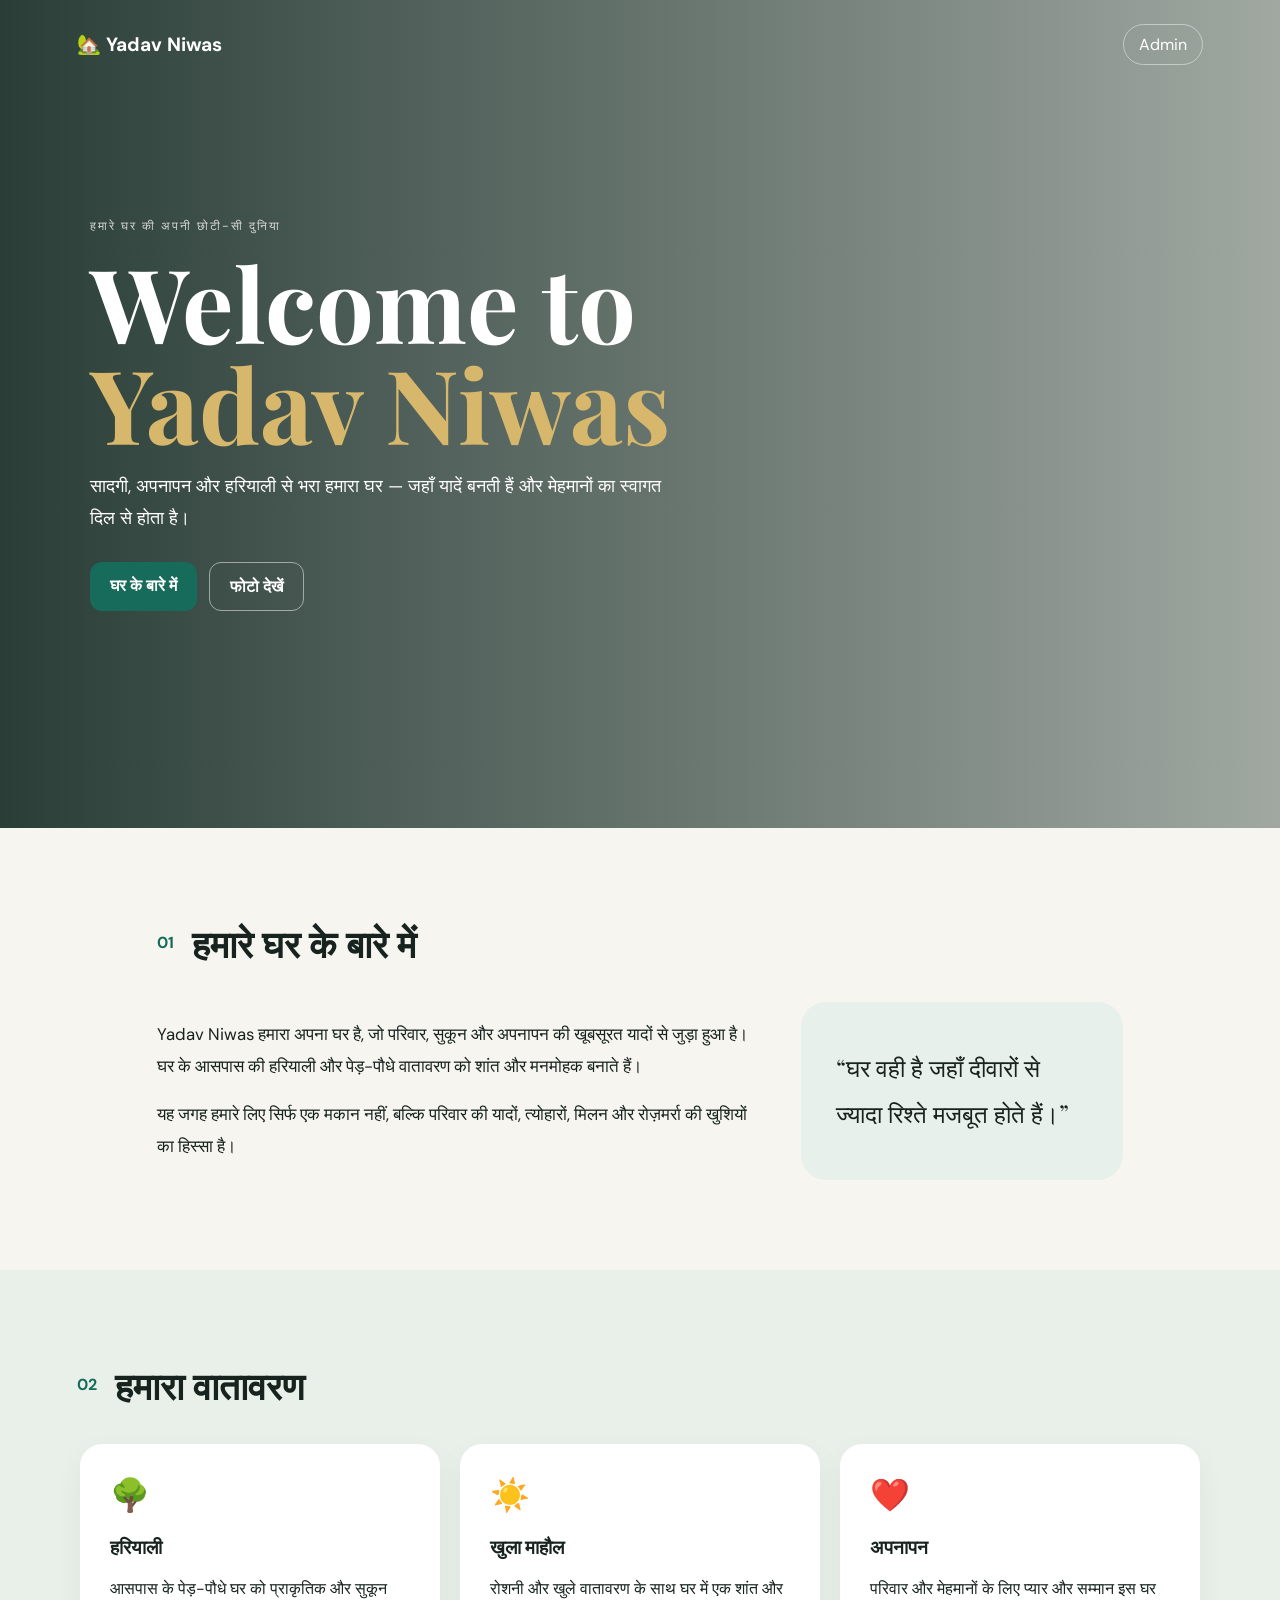
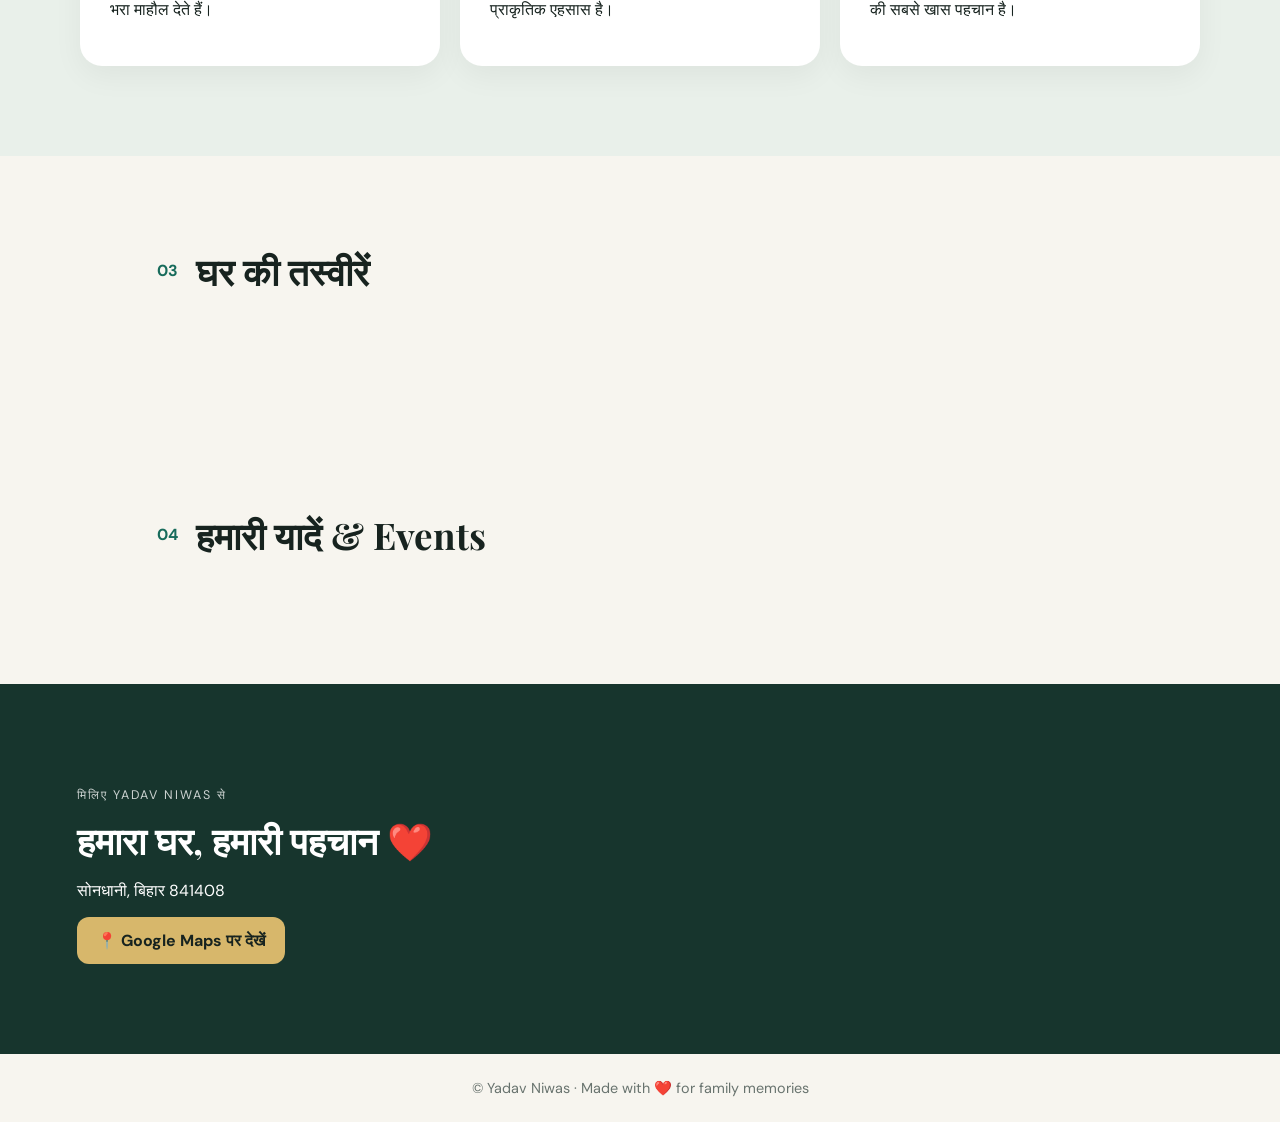
==== index.html @ 1500bd74 "Add files via upload" ====
<!doctype html>
<html lang="hi">
<head>
<meta charset="utf-8">
<meta name="viewport" content="width=device-width,initial-scale=1">
<meta name="theme-color" content="#176b5b">
<title>स्वागत है — Yadav Niwas</title>
<link rel="stylesheet" href="style.css">
</head>
<body>
<header class="hero">
  <nav>
    <div class="brand">🏡 Yadav Niwas</div>
    <a href="admin.html" class="admin-link">Admin</a>
  </nav>
  <div class="hero-content">
    <p class="eyebrow">हमारे घर की अपनी छोटी-सी दुनिया</p>
    <h1>Welcome to<br><span>Yadav Niwas</span></h1>
    <p class="lead">सादगी, अपनापन और हरियाली से भरा हमारा घर — जहाँ यादें बनती हैं और मेहमानों का स्वागत दिल से होता है।</p>
    <div class="hero-buttons">
      <a href="#about" class="btn primary">घर के बारे में</a>
      <a href="#gallery" class="btn ghost">फोटो देखें</a>
    </div>
  </div>
</header>

<main>
<section id="about" class="section">
  <div class="section-title"><span>01</span><h2>हमारे घर के बारे में</h2></div>
  <div class="about-grid">
    <div>
      <p>Yadav Niwas हमारा अपना घर है, जो परिवार, सुकून और अपनापन की खूबसूरत यादों से जुड़ा हुआ है। घर के आसपास की हरियाली और पेड़-पौधे वातावरण को शांत और मनमोहक बनाते हैं।</p>
      <p>यह जगह हमारे लिए सिर्फ एक मकान नहीं, बल्कि परिवार की यादों, त्योहारों, मिलन और रोज़मर्रा की खुशियों का हिस्सा है।</p>
    </div>
    <div class="quote">“घर वही है जहाँ दीवारों से ज्यादा रिश्ते मजबूत होते हैं।”</div>
  </div>
</section>

<section class="section environment">
  <div class="section-title"><span>02</span><h2>हमारा वातावरण</h2></div>
  <div class="env-cards">
    <article><div class="icon">🌳</div><h3>हरियाली</h3><p>आसपास के पेड़-पौधे घर को प्राकृतिक और सुकून भरा माहौल देते हैं।</p></article>
    <article><div class="icon">☀️</div><h3>खुला माहौल</h3><p>रोशनी और खुले वातावरण के साथ घर में एक शांत और प्राकृतिक एहसास है।</p></article>
    <article><div class="icon">❤️</div><h3>अपनापन</h3><p>परिवार और मेहमानों के लिए प्यार और सम्मान इस घर की सबसे खास पहचान है।</p></article>
  </div>
</section>

<section id="gallery" class="section">
  <div class="section-title"><span>03</span><h2>घर की तस्वीरें</h2></div>
  <div id="galleryGrid" class="gallery"></div>
</section>

<section id="events" class="section">
  <div class="section-title"><span>04</span><h2>हमारी यादें & Events</h2></div>
  <div id="eventsList" class="events"></div>
</section>

<section class="contact section">
  <div>
    <p class="eyebrow">मिलिए Yadav Niwas से</p>
    <h2>हमारा घर, हमारी पहचान ❤️</h2>
    <p>सोनधानी, बिहार 841408</p>
    <a class="btn primary" target="_blank" rel="noopener" href="https://www.google.com/maps/search/?api=1&query=Sri+Roshan+Rai+House%2C+Sondhani%2C+Bihar+841408">📍 Google Maps पर देखें</a>
  </div>
</section>
</main>

<footer>© <span id="year"></span> Yadav Niwas · Made with ❤️ for family memories</footer>
<script src="script.js"></script>
</body>
</html>
---- style.css ----
@import url('https://fonts.googleapis.com/css2?family=DM+Sans:wght@400;500;700&family=Playfair+Display:wght@600;700&display=swap');
*{box-sizing:border-box}html{scroll-behavior:smooth}body{margin:0;font-family:'DM Sans',Arial,sans-serif;color:#17231f;background:#f7f5ef}a{text-decoration:none;color:inherit}
.hero{min-height:92vh;color:#fff;background:linear-gradient(90deg,rgba(8,31,25,.86),rgba(8,31,25,.36)),url('images/house-front.jpg') center/cover;position:relative}
nav{display:flex;justify-content:space-between;align-items:center;padding:24px 6%;position:relative;z-index:2}.brand{font-weight:700;font-size:1.2rem}.admin-link{padding:9px 15px;border:1px solid rgba(255,255,255,.45);border-radius:999px}
.hero-content{max-width:760px;padding:13vh 7%}.eyebrow{text-transform:uppercase;letter-spacing:2px;font-size:.78rem;opacity:.78}.hero h1{font-family:'Playfair Display',serif;font-size:clamp(3rem,8vw,6.4rem);line-height:.98;margin:18px 0}.hero h1 span{color:#d7b76b}.lead{font-size:1.1rem;line-height:1.8;max-width:650px}.hero-buttons{display:flex;gap:12px;margin-top:28px}.btn{display:inline-block;border:0;border-radius:12px;padding:13px 20px;font-weight:700;cursor:pointer}.primary{background:#176b5b;color:#fff}.ghost{border:1px solid rgba(255,255,255,.5);color:#fff}
.section{max-width:1120px;margin:auto;padding:90px 6%}.section-title{display:flex;gap:18px;align-items:center;margin-bottom:35px}.section-title span{color:#176b5b;font-weight:700}.section h2{font-family:'Playfair Display',serif;font-size:2.3rem;margin:0}.about-grid{display:grid;grid-template-columns:1.3fr .7fr;gap:45px;line-height:1.9;font-size:1.05rem}.quote{background:#e8f0eb;border-radius:25px;padding:35px;font-family:'Playfair Display',serif;font-size:1.5rem;display:flex;align-items:center}.environment{max-width:none;background:#e9f0ea}.env-cards{max-width:1120px;margin:auto;display:grid;grid-template-columns:repeat(3,1fr);gap:20px}.env-cards article{background:#fff;padding:30px;border-radius:22px;box-shadow:0 10px 30px rgba(0,0,0,.05)}.icon{font-size:2rem}.gallery{display:grid;grid-template-columns:repeat(3,1fr);gap:15px}.gallery img{width:100%;height:300px;object-fit:cover;border-radius:20px}.gallery figure{margin:0}.gallery figcaption{padding:9px 4px;font-weight:700}.events{display:grid;gap:14px}.event{background:#fff;border-left:5px solid #176b5b;padding:20px 24px;border-radius:14px}.event h3{margin:0 0 6px}.event p{margin:5px 0;line-height:1.6}.contact{background:#17352d;color:#fff;max-width:none;display:flex;justify-content:space-between;align-items:center;gap:30px}.contact h2{font-size:2.3rem}.contact .primary{background:#d7b76b;color:#17231f}footer{text-align:center;padding:25px;color:#68736e;font-size:.9rem}
.admin-page{background:#eef3ef;min-height:100vh}.admin-head{background:#17352d;color:#fff;padding:20px 6%;display:flex;justify-content:space-between}.panel{background:#fff;max-width:1000px;margin:24px auto;padding:25px;border-radius:20px;box-shadow:0 10px 30px rgba(0,0,0,.06)}.narrow{max-width:430px;margin-top:70px}.panel input,.panel textarea{width:100%;padding:13px;margin:8px 0;border:1px solid #d5ddd8;border-radius:10px;font:inherit}.panel textarea{min-height:110px;resize:vertical}.full{width:100%;margin-top:8px}.admin-grid{max-width:1000px;margin:auto;display:grid;grid-template-columns:1fr 1fr;gap:20px}.admin-grid .panel{width:100%;margin:0}.admin-list{display:grid;gap:10px}.admin-item{display:flex;justify-content:space-between;gap:12px;align-items:center;padding:12px;background:#f2f6f3;border-radius:12px}.danger{background:#b33b3b;color:#fff;border:0;padding:8px 12px;border-radius:9px}.hidden{display:none}
@media(max-width:750px){.hero{min-height:82vh}.hero-content{padding:10vh 6%}.about-grid,.env-cards,.gallery,.admin-grid{grid-template-columns:1fr}.gallery img{height:250px}.contact{display:block}.contact .btn{margin-top:15px}.section{padding:65px 6%}}
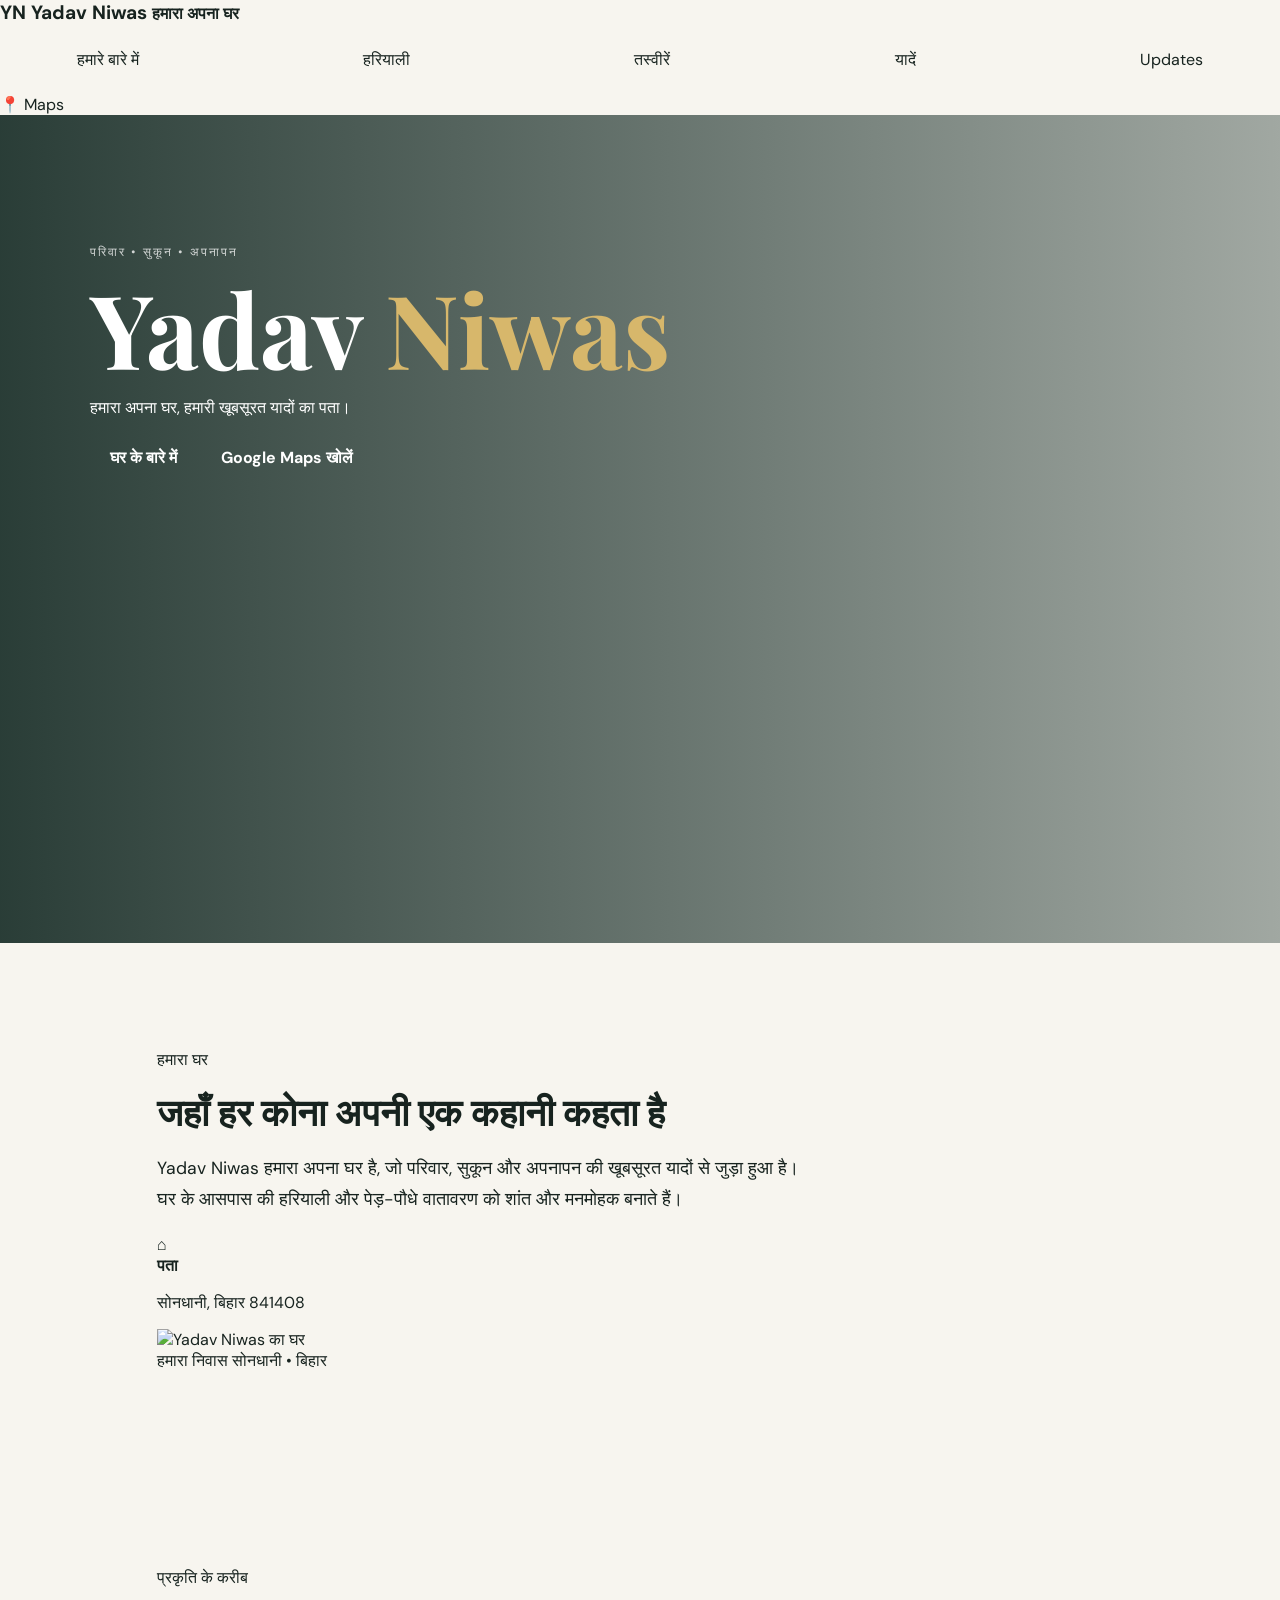
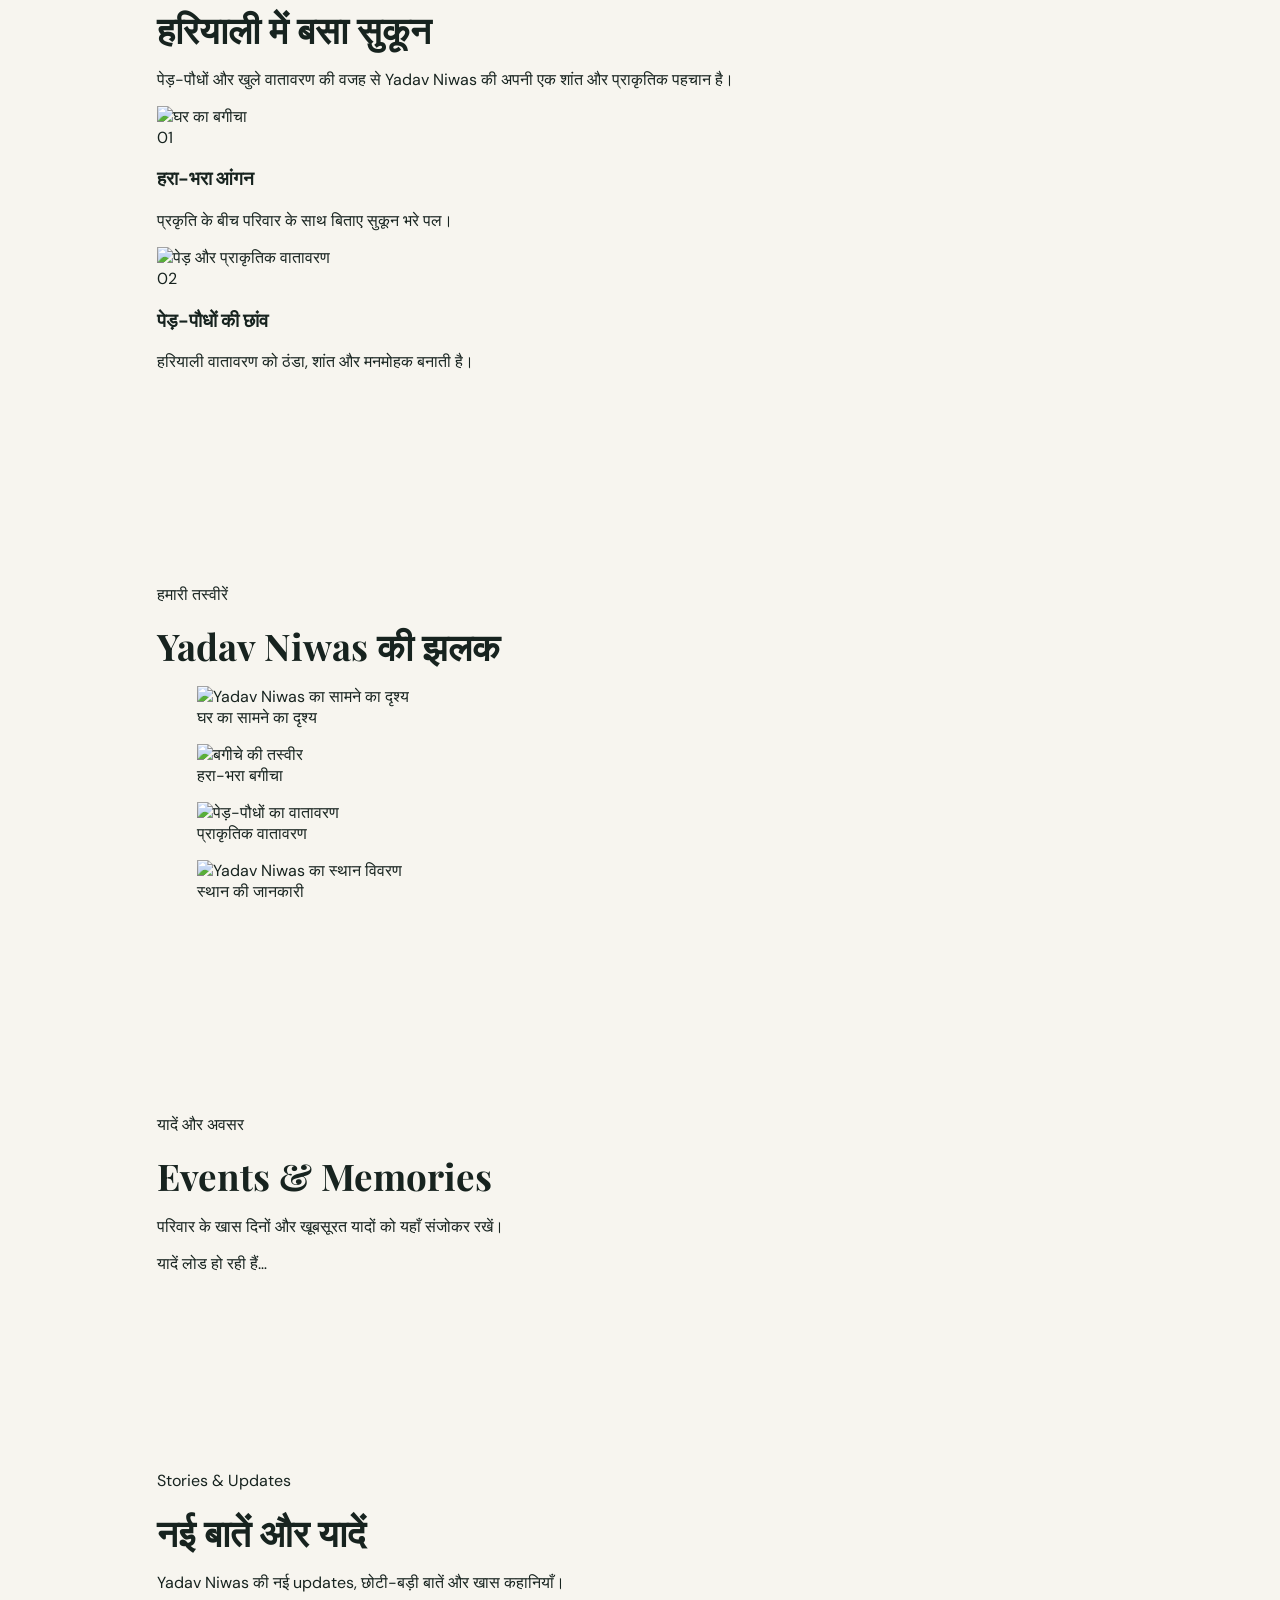
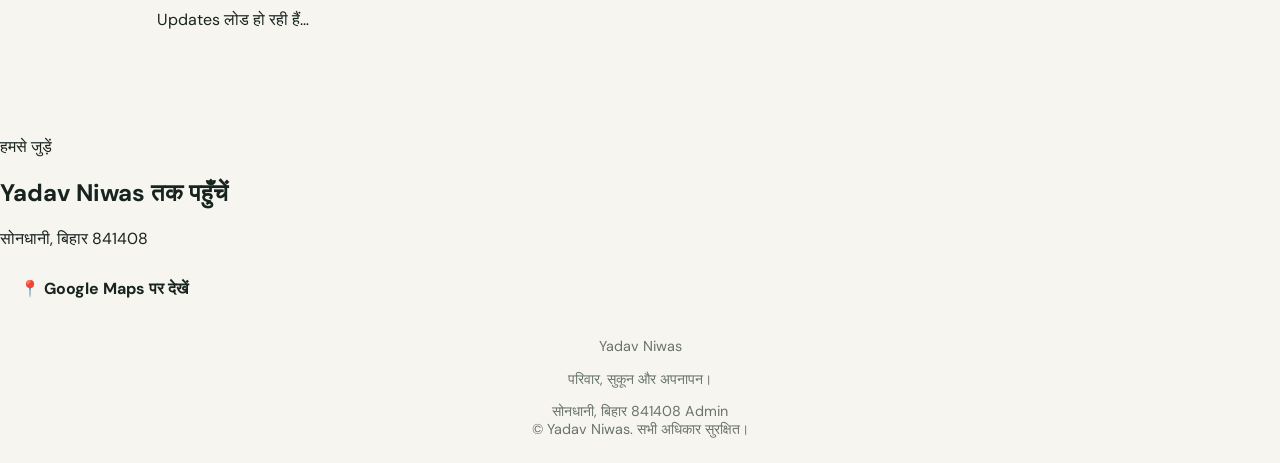
==== commit 31c98747: "Update index.html" ====
--- a/index.html
+++ b/index.html
@@ -1,71 +1,160 @@
-<!doctype html>
+<!DOCTYPE html>
 <html lang="hi">
 <head>
-<meta charset="utf-8">
-<meta name="viewport" content="width=device-width,initial-scale=1">
-<meta name="theme-color" content="#176b5b">
-<title>स्वागत है — Yadav Niwas</title>
-<link rel="stylesheet" href="style.css">
+  <meta charset="UTF-8">
+  <meta name="viewport" content="width=device-width, initial-scale=1.0">
+  <meta name="description" content="Yadav Niwas — परिवार, सुकून और अपनापन से जुड़ा हमारा अपना घर।">
+  <title>Yadav Niwas | हमारा अपना घर</title>
+  <link rel="stylesheet" href="style.css">
 </head>
-<body>
-<header class="hero">
-  <nav>
-    <div class="brand">🏡 Yadav Niwas</div>
-    <a href="admin.html" class="admin-link">Admin</a>
-  </nav>
-  <div class="hero-content">
-    <p class="eyebrow">हमारे घर की अपनी छोटी-सी दुनिया</p>
-    <h1>Welcome to<br><span>Yadav Niwas</span></h1>
-    <p class="lead">सादगी, अपनापन और हरियाली से भरा हमारा घर — जहाँ यादें बनती हैं और मेहमानों का स्वागत दिल से होता है।</p>
-    <div class="hero-buttons">
-      <a href="#about" class="btn primary">घर के बारे में</a>
-      <a href="#gallery" class="btn ghost">फोटो देखें</a>
+<body data-page="home">
+  <header class="site-header">
+    <div class="container nav-wrap">
+      <a class="brand" href="index.html" aria-label="Yadav Niwas Home">
+        <span class="brand-mark">YN</span>
+        <span>
+          <strong>Yadav Niwas</strong>
+          <small>हमारा अपना घर</small>
+        </span>
+      </a>
+      <nav class="main-nav" aria-label="मुख्य मेनू">
+        <a href="#about">हमारे बारे में</a>
+        <a href="#nature">हरियाली</a>
+        <a href="#gallery">तस्वीरें</a>
+        <a href="#events">यादें</a>
+        <a href="#stories">Updates</a>
+      </nav>
+      <a class="nav-map" href="https://www.google.com/maps/search/?api=1&query=Sri+Roshan+Rai+House%2C+Sondhani%2C+Bihar+841408" target="_blank" rel="noopener noreferrer">📍 Maps</a>
     </div>
-  </div>
-</header>
+  </header>
 
-<main>
-<section id="about" class="section">
-  <div class="section-title"><span>01</span><h2>हमारे घर के बारे में</h2></div>
-  <div class="about-grid">
-    <div>
-      <p>Yadav Niwas हमारा अपना घर है, जो परिवार, सुकून और अपनापन की खूबसूरत यादों से जुड़ा हुआ है। घर के आसपास की हरियाली और पेड़-पौधे वातावरण को शांत और मनमोहक बनाते हैं।</p>
-      <p>यह जगह हमारे लिए सिर्फ एक मकान नहीं, बल्कि परिवार की यादों, त्योहारों, मिलन और रोज़मर्रा की खुशियों का हिस्सा है।</p>
+  <main>
+    <section class="hero">
+      <div class="hero-image" role="img" aria-label="Yadav Niwas"></div>
+      <div class="hero-overlay"></div>
+      <div class="container hero-content">
+        <p class="eyebrow">परिवार • सुकून • अपनापन</p>
+        <h1>Yadav <span>Niwas</span></h1>
+        <p class="hero-subtitle">हमारा अपना घर, हमारी खूबसूरत यादों का पता।</p>
+        <div class="hero-actions">
+          <a class="btn btn-primary" href="#about">घर के बारे में</a>
+          <a class="btn btn-glass" href="https://www.google.com/maps/search/?api=1&query=Sri+Roshan+Rai+House%2C+Sondhani%2C+Bihar+841408" target="_blank" rel="noopener noreferrer">Google Maps खोलें</a>
+        </div>
+      </div>
+    </section>
+
+    <section id="about" class="section about-section">
+      <div class="container two-column">
+        <div>
+          <p class="section-kicker">हमारा घर</p>
+          <h2>जहाँ हर कोना अपनी एक कहानी कहता है</h2>
+          <p class="lead">Yadav Niwas हमारा अपना घर है, जो परिवार, सुकून और अपनापन की खूबसूरत यादों से जुड़ा हुआ है। घर के आसपास की हरियाली और पेड़-पौधे वातावरण को शांत और मनमोहक बनाते हैं।</p>
+          <div class="address-card">
+            <span class="icon-circle">⌂</span>
+            <div>
+              <strong>पता</strong>
+              <p>सोनधानी, बिहार 841408</p>
+            </div>
+          </div>
+        </div>
+        <div class="about-card">
+          <img src="images/house-front.jpg" alt="Yadav Niwas का घर" loading="lazy">
+          <div class="about-card-caption">
+            <span>हमारा निवास</span>
+            <span>सोनधानी • बिहार</span>
+          </div>
+        </div>
+      </div>
+    </section>
+
+    <section id="nature" class="section nature-section">
+      <div class="container">
+        <div class="section-heading centered">
+          <p class="section-kicker">प्रकृति के करीब</p>
+          <h2>हरियाली में बसा सुकून</h2>
+          <p>पेड़-पौधों और खुले वातावरण की वजह से Yadav Niwas की अपनी एक शांत और प्राकृतिक पहचान है।</p>
+        </div>
+        <div class="nature-grid">
+          <article class="feature-card">
+            <div class="feature-image"><img src="images/garden.jpg" alt="घर का बगीचा" loading="lazy"></div>
+            <div class="feature-body"><span class="feature-number">01</span><h3>हरा-भरा आंगन</h3><p>प्रकृति के बीच परिवार के साथ बिताए सुकून भरे पल।</p></div>
+          </article>
+          <article class="feature-card">
+            <div class="feature-image"><img src="images/tree-environment.jpg" alt="पेड़ और प्राकृतिक वातावरण" loading="lazy"></div>
+            <div class="feature-body"><span class="feature-number">02</span><h3>पेड़-पौधों की छांव</h3><p>हरियाली वातावरण को ठंडा, शांत और मनमोहक बनाती है।</p></div>
+          </article>
+        </div>
+      </div>
+    </section>
+
+    <section id="gallery" class="section gallery-section">
+      <div class="container">
+        <div class="section-heading">
+          <p class="section-kicker">हमारी तस्वीरें</p>
+          <h2>Yadav Niwas की झलक</h2>
+        </div>
+        <div class="gallery-grid">
+          <figure class="gallery-item gallery-large"><img src="images/house-front.jpg" alt="Yadav Niwas का सामने का दृश्य" loading="lazy"><figcaption>घर का सामने का दृश्य</figcaption></figure>
+          <figure class="gallery-item"><img src="images/garden.jpg" alt="बगीचे की तस्वीर" loading="lazy"><figcaption>हरा-भरा बगीचा</figcaption></figure>
+          <figure class="gallery-item"><img src="images/tree-environment.jpg" alt="पेड़-पौधों का वातावरण" loading="lazy"><figcaption>प्राकृतिक वातावरण</figcaption></figure>
+          <figure class="gallery-item"><img src="images/maps-details.jpg" alt="Yadav Niwas का स्थान विवरण" loading="lazy"><figcaption>स्थान की जानकारी</figcaption></figure>
+        </div>
+        <div id="dynamic-gallery" class="gallery-grid dynamic-gallery" aria-live="polite"></div>
+      </div>
+    </section>
+
+    <section id="events" class="section events-section">
+      <div class="container">
+        <div class="section-heading centered">
+          <p class="section-kicker">यादें और अवसर</p>
+          <h2>Events & Memories</h2>
+          <p>परिवार के खास दिनों और खूबसूरत यादों को यहाँ संजोकर रखें।</p>
+        </div>
+        <div id="home-events" class="events-list">
+          <div class="loading-card">यादें लोड हो रही हैं…</div>
+        </div>
+      </div>
+    </section>
+
+    <section id="stories" class="section stories-section">
+      <div class="container">
+        <div class="section-heading centered">
+          <p class="section-kicker">Stories & Updates</p>
+          <h2>नई बातें और यादें</h2>
+          <p>Yadav Niwas की नई updates, छोटी-बड़ी बातें और खास कहानियाँ।</p>
+        </div>
+        <div id="home-stories" class="stories-grid">
+          <div class="loading-card">Updates लोड हो रही हैं…</div>
+        </div>
+      </div>
+    </section>
+
+    <section class="map-cta">
+      <div class="container map-inner">
+        <div>
+          <p class="section-kicker">हमसे जुड़ें</p>
+          <h2>Yadav Niwas तक पहुँचें</h2>
+          <p>सोनधानी, बिहार 841408</p>
+        </div>
+        <a class="btn btn-primary" href="https://www.google.com/maps/search/?api=1&query=Sri+Roshan+Rai+House%2C+Sondhani%2C+Bihar+841408" target="_blank" rel="noopener noreferrer">📍 Google Maps पर देखें</a>
+      </div>
+    </section>
+  </main>
+
+  <footer class="site-footer">
+    <div class="container footer-inner">
+      <div>
+        <div class="footer-brand">Yadav Niwas</div>
+        <p>परिवार, सुकून और अपनापन।</p>
+      </div>
+      <div class="footer-right">
+        <span>सोनधानी, बिहार 841408</span>
+        <a href="admin.html">Admin</a>
+      </div>
     </div>
-    <div class="quote">“घर वही है जहाँ दीवारों से ज्यादा रिश्ते मजबूत होते हैं।”</div>
-  </div>
-</section>
+    <div class="container copyright">© <span id="year"></span> Yadav Niwas. सभी अधिकार सुरक्षित।</div>
+  </footer>
 
-<section class="section environment">
-  <div class="section-title"><span>02</span><h2>हमारा वातावरण</h2></div>
-  <div class="env-cards">
-    <article><div class="icon">🌳</div><h3>हरियाली</h3><p>आसपास के पेड़-पौधे घर को प्राकृतिक और सुकून भरा माहौल देते हैं।</p></article>
-    <article><div class="icon">☀️</div><h3>खुला माहौल</h3><p>रोशनी और खुले वातावरण के साथ घर में एक शांत और प्राकृतिक एहसास है।</p></article>
-    <article><div class="icon">❤️</div><h3>अपनापन</h3><p>परिवार और मेहमानों के लिए प्यार और सम्मान इस घर की सबसे खास पहचान है।</p></article>
-  </div>
-</section>
-
-<section id="gallery" class="section">
-  <div class="section-title"><span>03</span><h2>घर की तस्वीरें</h2></div>
-  <div id="galleryGrid" class="gallery"></div>
-</section>
-
-<section id="events" class="section">
-  <div class="section-title"><span>04</span><h2>हमारी यादें & Events</h2></div>
-  <div id="eventsList" class="events"></div>
-</section>
-
-<section class="contact section">
-  <div>
-    <p class="eyebrow">मिलिए Yadav Niwas से</p>
-    <h2>हमारा घर, हमारी पहचान ❤️</h2>
-    <p>सोनधानी, बिहार 841408</p>
-    <a class="btn primary" target="_blank" rel="noopener" href="https://www.google.com/maps/search/?api=1&query=Sri+Roshan+Rai+House%2C+Sondhani%2C+Bihar+841408">📍 Google Maps पर देखें</a>
-  </div>
-</section>
-</main>
-
-<footer>© <span id="year"></span> Yadav Niwas · Made with ❤️ for family memories</footer>
-<script src="script.js"></script>
+  <script type="module" src="script.js"></script>
 </body>
-</html>+</html>
